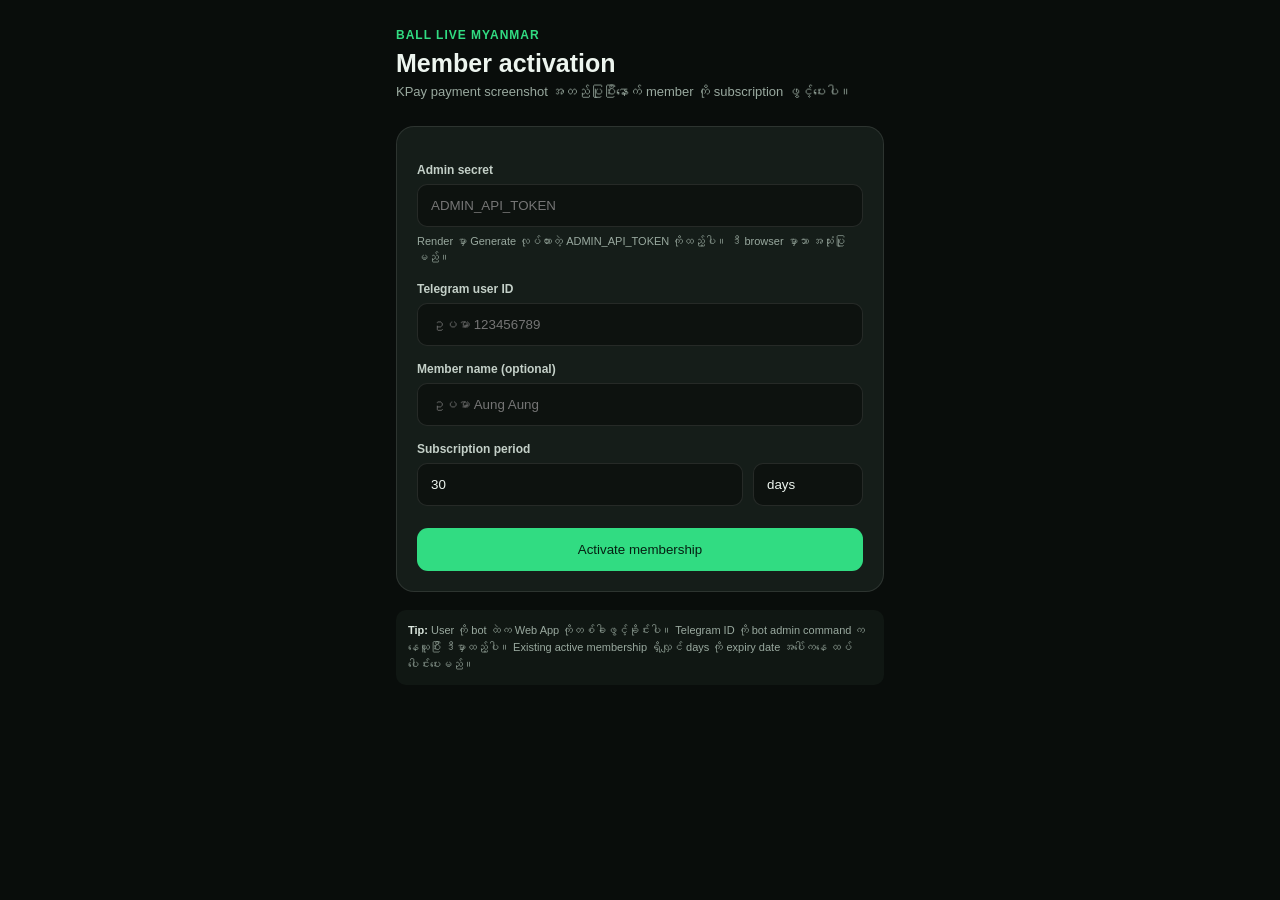
==== admin.html @ c861de54 "Add membership activation dashboard" ====
<!DOCTYPE html>
<html lang="my">
<head>
  <meta charset="UTF-8"><meta name="viewport" content="width=device-width,initial-scale=1">
  <title>BGM Admin</title>
  <style>
    :root{--green:#31dc82;--ink:#edf5ef;--muted:#99a99f;--panel:#151d19;--line:rgba(255,255,255,.1)}*{box-sizing:border-box}body{margin:0;min-height:100vh;background:#090d0b;color:var(--ink);font-family:"Segoe UI",Arial,sans-serif}.wrap{max-width:520px;margin:auto;padding:28px 16px}.brand{color:var(--green);font-size:12px;font-weight:900;letter-spacing:1px}.title{margin:7px 0 4px;font-size:25px}.sub{margin:0;color:var(--muted);font-size:13px;line-height:1.55}.card{margin-top:24px;padding:20px;border:1px solid var(--line);border-radius:18px;background:var(--panel)}label{display:block;margin:16px 0 7px;color:#c4d0c8;font-size:12px;font-weight:700}input{width:100%;padding:13px;border:1px solid var(--line);border-radius:10px;outline:none;background:#0d120f;color:var(--ink);font:14px inherit}input:focus{border-color:var(--green)}.hint{margin:7px 0 0;color:var(--muted);font-size:11px;line-height:1.45}.row{display:grid;grid-template-columns:1fr 110px;gap:10px}.btn{width:100%;margin-top:22px;padding:14px;border:0;border-radius:11px;background:var(--green);color:#052012;font:900 14px inherit;cursor:pointer}.btn:disabled{opacity:.65}.status{display:none;margin-top:15px;padding:12px;border-radius:10px;font-size:13px;line-height:1.45}.status.ok{display:block;background:rgba(49,220,130,.12);color:#b9f4d2}.status.bad{display:block;background:rgba(255,67,90,.12);color:#ffbdc8}.note{margin-top:18px;padding:12px;border-radius:10px;background:#101713;color:var(--muted);font-size:11px;line-height:1.55}.note b{color:#dbe7de}</style>
</head>
<body><main class="wrap"><div class="brand">BALL LIVE MYANMAR</div><h1 class="title">Member activation</h1><p class="sub">KPay payment screenshot အတည်ပြုပြီးနောက် member ကို subscription ဖွင့်ပေးပါ။</p><section class="card"><form id="activate-form"><label for="admin-token">Admin secret</label><input id="admin-token" type="password" autocomplete="current-password" required placeholder="ADMIN_API_TOKEN"><p class="hint">Render မှာ Generate လုပ်ထားတဲ့ ADMIN_API_TOKEN ကိုထည့်ပါ။ ဒီ browser မှာသာ အသုံးပြုမည်။</p><label for="telegram-id">Telegram user ID</label><input id="telegram-id" inputmode="numeric" required placeholder="ဥပမာ 123456789"><label for="display-name">Member name (optional)</label><input id="display-name" placeholder="ဥပမာ Aung Aung"><label>Subscription period</label><div class="row"><input id="days" type="number" min="1" max="366" value="30" required><input value="days" disabled></div><button class="btn" id="activate" type="submit">Activate membership</button></form><div class="status" id="status"></div></section><p class="note"><b>Tip:</b> User ကို bot ထဲက Web App ကိုတစ်ခါဖွင့်ခိုင်းပါ။ Telegram ID ကို bot admin command ကနေယူပြီး ဒီမှာထည့်ပါ။ Existing active membership ရှိလျှင် days ကို expiry date အပေါ်ကနေ ထပ်ပေါင်းပေးမည်။</p></main><script>const form=document.getElementById('activate-form'),status=document.getElementById('status'),button=document.getElementById('activate');function show(message,ok){status.className='status '+(ok?'ok':'bad');status.textContent=message}form.onsubmit=async event=>{event.preventDefault();button.disabled=true;button.textContent='Activating…';try{const response=await fetch('/api/admin/members/activate',{method:'POST',headers:{'Content-Type':'application/json','Authorization':'Bearer '+document.getElementById('admin-token').value},body:JSON.stringify({telegramUserId:document.getElementById('telegram-id').value.trim(),displayName:document.getElementById('display-name').value.trim(),days:Number(document.getElementById('days').value)})});const data=await response.json();if(!response.ok)throw Error(data.error||'Activation failed');show('Activated! Expiry: '+new Date(data.expiresAt).toLocaleString(),true);document.getElementById('telegram-id').value='';document.getElementById('display-name').value=''}catch(error){show(error.message||'Activation failed',false)}finally{button.disabled=false;button.textContent='Activate membership'}}</script></body></html>
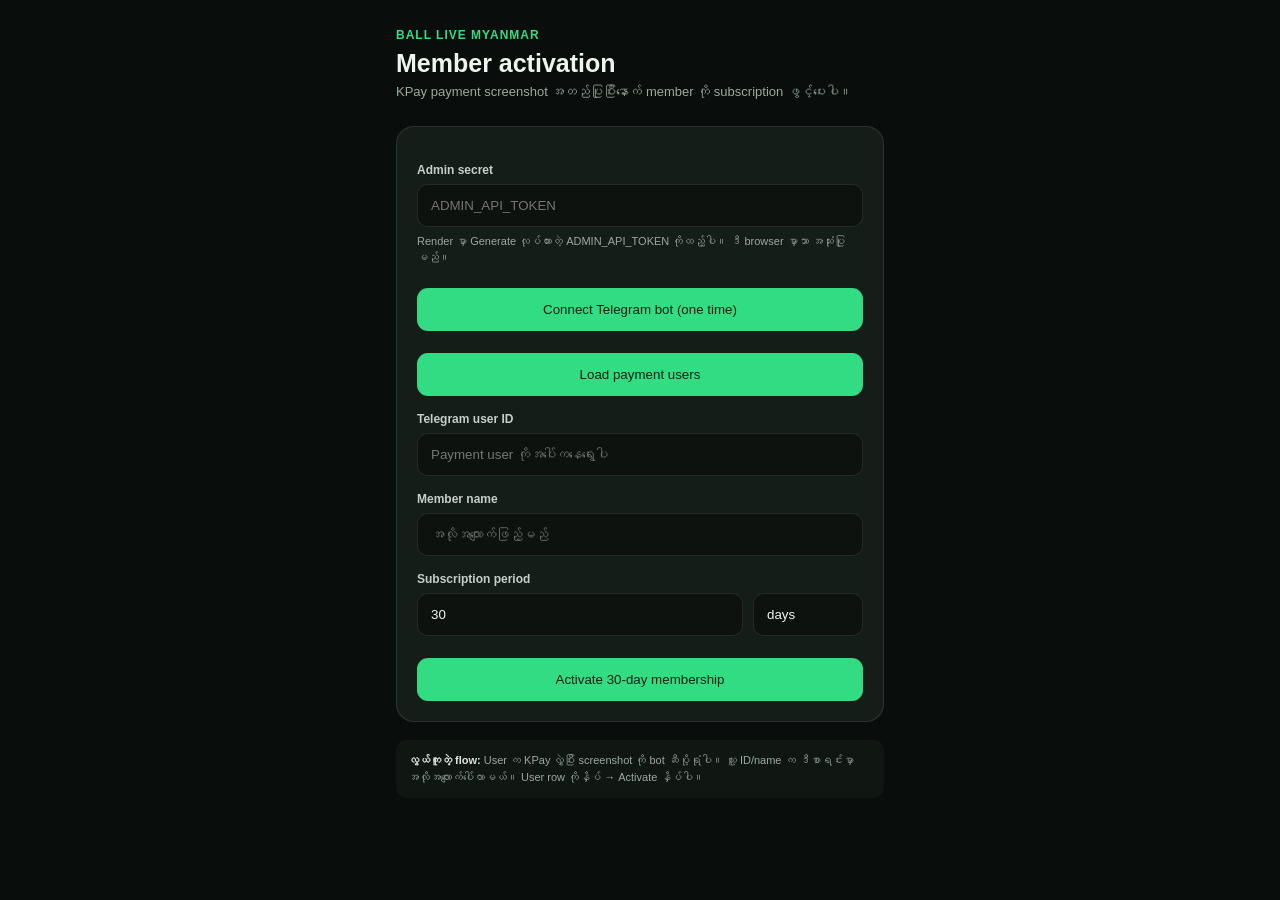
==== commit e994a170: "Capture payment users from Telegram bot" ====
--- a/admin.html
+++ b/admin.html
@@ -6,4 +6,4 @@
   <style>
     :root{--green:#31dc82;--ink:#edf5ef;--muted:#99a99f;--panel:#151d19;--line:rgba(255,255,255,.1)}*{box-sizing:border-box}body{margin:0;min-height:100vh;background:#090d0b;color:var(--ink);font-family:"Segoe UI",Arial,sans-serif}.wrap{max-width:520px;margin:auto;padding:28px 16px}.brand{color:var(--green);font-size:12px;font-weight:900;letter-spacing:1px}.title{margin:7px 0 4px;font-size:25px}.sub{margin:0;color:var(--muted);font-size:13px;line-height:1.55}.card{margin-top:24px;padding:20px;border:1px solid var(--line);border-radius:18px;background:var(--panel)}label{display:block;margin:16px 0 7px;color:#c4d0c8;font-size:12px;font-weight:700}input{width:100%;padding:13px;border:1px solid var(--line);border-radius:10px;outline:none;background:#0d120f;color:var(--ink);font:14px inherit}input:focus{border-color:var(--green)}.hint{margin:7px 0 0;color:var(--muted);font-size:11px;line-height:1.45}.row{display:grid;grid-template-columns:1fr 110px;gap:10px}.btn{width:100%;margin-top:22px;padding:14px;border:0;border-radius:11px;background:var(--green);color:#052012;font:900 14px inherit;cursor:pointer}.btn:disabled{opacity:.65}.status{display:none;margin-top:15px;padding:12px;border-radius:10px;font-size:13px;line-height:1.45}.status.ok{display:block;background:rgba(49,220,130,.12);color:#b9f4d2}.status.bad{display:block;background:rgba(255,67,90,.12);color:#ffbdc8}.note{margin-top:18px;padding:12px;border-radius:10px;background:#101713;color:var(--muted);font-size:11px;line-height:1.55}.note b{color:#dbe7de}</style>
 </head>
-<body><main class="wrap"><div class="brand">BALL LIVE MYANMAR</div><h1 class="title">Member activation</h1><p class="sub">KPay payment screenshot အတည်ပြုပြီးနောက် member ကို subscription ဖွင့်ပေးပါ။</p><section class="card"><form id="activate-form"><label for="admin-token">Admin secret</label><input id="admin-token" type="password" autocomplete="current-password" required placeholder="ADMIN_API_TOKEN"><p class="hint">Render မှာ Generate လုပ်ထားတဲ့ ADMIN_API_TOKEN ကိုထည့်ပါ။ ဒီ browser မှာသာ အသုံးပြုမည်။</p><label for="telegram-id">Telegram user ID</label><input id="telegram-id" inputmode="numeric" required placeholder="ဥပမာ 123456789"><label for="display-name">Member name (optional)</label><input id="display-name" placeholder="ဥပမာ Aung Aung"><label>Subscription period</label><div class="row"><input id="days" type="number" min="1" max="366" value="30" required><input value="days" disabled></div><button class="btn" id="activate" type="submit">Activate membership</button></form><div class="status" id="status"></div></section><p class="note"><b>Tip:</b> User ကို bot ထဲက Web App ကိုတစ်ခါဖွင့်ခိုင်းပါ။ Telegram ID ကို bot admin command ကနေယူပြီး ဒီမှာထည့်ပါ။ Existing active membership ရှိလျှင် days ကို expiry date အပေါ်ကနေ ထပ်ပေါင်းပေးမည်။</p></main><script>const form=document.getElementById('activate-form'),status=document.getElementById('status'),button=document.getElementById('activate');function show(message,ok){status.className='status '+(ok?'ok':'bad');status.textContent=message}form.onsubmit=async event=>{event.preventDefault();button.disabled=true;button.textContent='Activating…';try{const response=await fetch('/api/admin/members/activate',{method:'POST',headers:{'Content-Type':'application/json','Authorization':'Bearer '+document.getElementById('admin-token').value},body:JSON.stringify({telegramUserId:document.getElementById('telegram-id').value.trim(),displayName:document.getElementById('display-name').value.trim(),days:Number(document.getElementById('days').value)})});const data=await response.json();if(!response.ok)throw Error(data.error||'Activation failed');show('Activated! Expiry: '+new Date(data.expiresAt).toLocaleString(),true);document.getElementById('telegram-id').value='';document.getElementById('display-name').value=''}catch(error){show(error.message||'Activation failed',false)}finally{button.disabled=false;button.textContent='Activate membership'}}</script></body></html>
+<body><main class="wrap"><div class="brand">BALL LIVE MYANMAR</div><h1 class="title">Member activation</h1><p class="sub">KPay payment screenshot အတည်ပြုပြီးနောက် member ကို subscription ဖွင့်ပေးပါ။</p><section class="card"><form id="activate-form"><label for="admin-token">Admin secret</label><input id="admin-token" type="password" autocomplete="current-password" required placeholder="ADMIN_API_TOKEN"><p class="hint">Render မှာ Generate လုပ်ထားတဲ့ ADMIN_API_TOKEN ကိုထည့်ပါ။ ဒီ browser မှာသာ အသုံးပြုမည်။</p><button class="btn" id="connect-bot" type="button">Connect Telegram bot (one time)</button><button class="btn" id="load-users" type="button">Load payment users</button><div id="users" style="margin-top:12px"></div><label for="telegram-id">Telegram user ID</label><input id="telegram-id" inputmode="numeric" required placeholder="Payment user ကိုအပေါ်ကနေရွေးပါ"><label for="display-name">Member name</label><input id="display-name" placeholder="အလိုအလျောက်ဖြည့်မည်"><label>Subscription period</label><div class="row"><input id="days" type="number" min="1" max="366" value="30" required><input value="days" disabled></div><button class="btn" id="activate" type="submit">Activate 30-day membership</button></form><div class="status" id="status"></div></section><p class="note"><b>လွယ်ကူတဲ့ flow:</b> User က KPay လွှဲပြီး screenshot ကို bot ဆီပို့ရုံပါ။ သူ့ ID/name က ဒီစာရင်းမှာအလိုအလျောက်ပေါ်လာမယ်။ User row ကိုနှိပ် → Activate နှိပ်ပါ။</p></main><script>const form=document.getElementById('activate-form'),status=document.getElementById('status'),button=document.getElementById('activate'),token=document.getElementById('admin-token'),users=document.getElementById('users');function show(message,ok){status.className='status '+(ok?'ok':'bad');status.textContent=message}function headers(){return{'Content-Type':'application/json','Authorization':'Bearer '+token.value}}document.getElementById('connect-bot').onclick=async()=>{try{const response=await fetch('/api/admin/telegram/webhook',{method:'POST',headers:headers()});const data=await response.json();if(!response.ok)throw Error(data.error||'Connection failed');show('Bot connected. User က screenshot ပို့ရုံနဲ့ရပါပြီ။',true)}catch(error){show(error.message,false)}};document.getElementById('load-users').onclick=async()=>{try{const response=await fetch('/api/admin/payment-requests',{headers:headers()});const data=await response.json();if(!response.ok)throw Error(data.error||'Could not load users');users.innerHTML=data.length?data.map(user=>`<button type="button" class="btn pick" data-id="${user.telegram_user_id}" data-name="${user.display_name}" style="margin-top:8px;text-align:left">${user.display_name||'Telegram user'} · ${user.telegram_user_id}</button>`).join(''):'<p class="hint">Payment user မရှိသေးပါ။</p>';document.querySelectorAll('.pick').forEach(item=>item.onclick=()=>{document.getElementById('telegram-id').value=item.dataset.id;document.getElementById('display-name').value=item.dataset.name;show('User ရွေးပြီးပါပြီ။ Activate ကိုနှိပ်ပါ။',true)})}catch(error){show(error.message,false)}};form.onsubmit=async event=>{event.preventDefault();button.disabled=true;button.textContent='Activating…';try{const response=await fetch('/api/admin/members/activate',{method:'POST',headers:headers(),body:JSON.stringify({telegramUserId:document.getElementById('telegram-id').value.trim(),displayName:document.getElementById('display-name').value.trim(),days:Number(document.getElementById('days').value)})});const data=await response.json();if(!response.ok)throw Error(data.error||'Activation failed');show('Activated! Expiry: '+new Date(data.expiresAt).toLocaleString(),true);document.getElementById('telegram-id').value='';document.getElementById('display-name').value=''}catch(error){show(error.message||'Activation failed',false)}finally{button.disabled=false;button.textContent='Activate 30-day membership'}}</script></body></html>
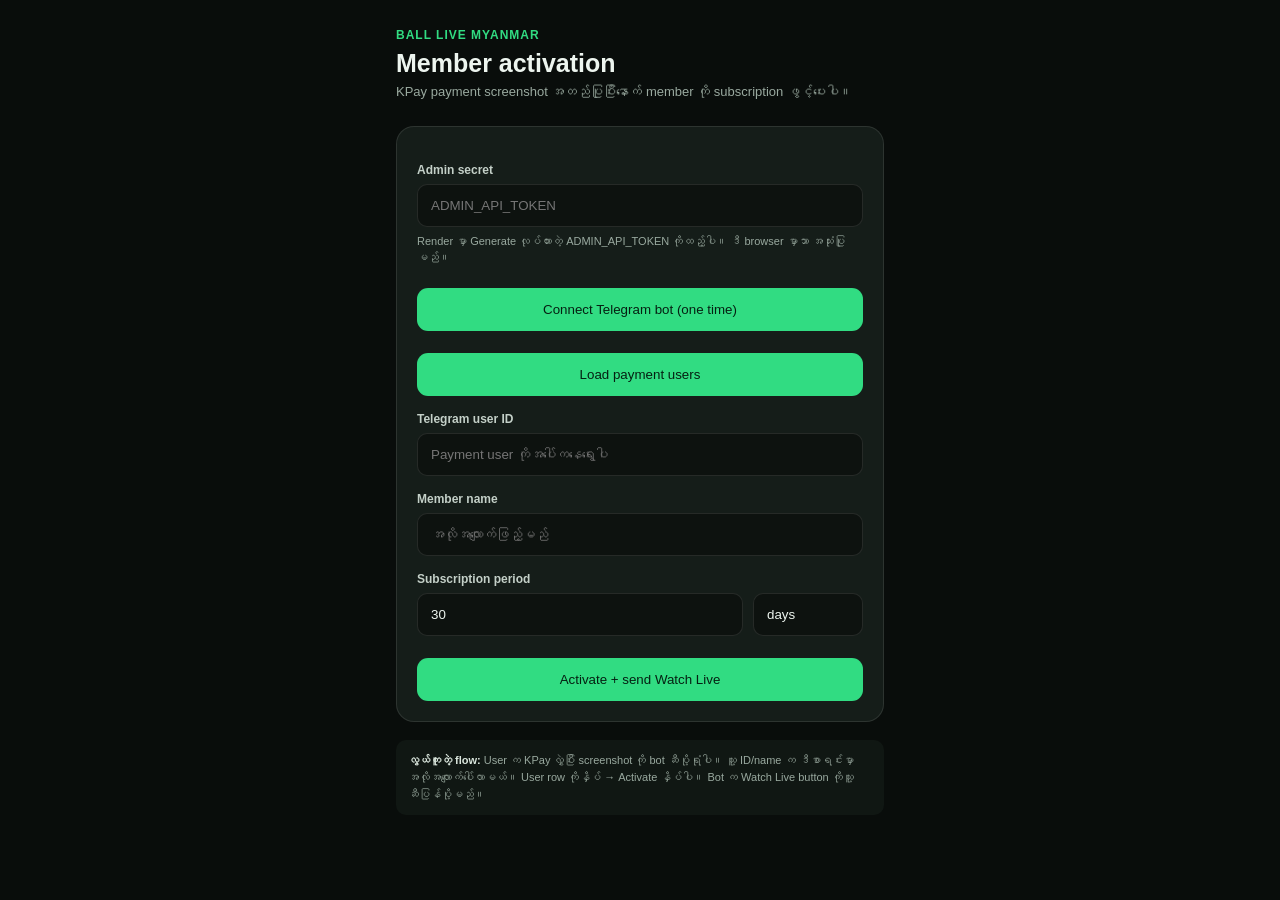
==== commit 38e16156: "Send watch button after member activation" ====
--- a/admin.html
+++ b/admin.html
@@ -6,4 +6,4 @@
   <style>
     :root{--green:#31dc82;--ink:#edf5ef;--muted:#99a99f;--panel:#151d19;--line:rgba(255,255,255,.1)}*{box-sizing:border-box}body{margin:0;min-height:100vh;background:#090d0b;color:var(--ink);font-family:"Segoe UI",Arial,sans-serif}.wrap{max-width:520px;margin:auto;padding:28px 16px}.brand{color:var(--green);font-size:12px;font-weight:900;letter-spacing:1px}.title{margin:7px 0 4px;font-size:25px}.sub{margin:0;color:var(--muted);font-size:13px;line-height:1.55}.card{margin-top:24px;padding:20px;border:1px solid var(--line);border-radius:18px;background:var(--panel)}label{display:block;margin:16px 0 7px;color:#c4d0c8;font-size:12px;font-weight:700}input{width:100%;padding:13px;border:1px solid var(--line);border-radius:10px;outline:none;background:#0d120f;color:var(--ink);font:14px inherit}input:focus{border-color:var(--green)}.hint{margin:7px 0 0;color:var(--muted);font-size:11px;line-height:1.45}.row{display:grid;grid-template-columns:1fr 110px;gap:10px}.btn{width:100%;margin-top:22px;padding:14px;border:0;border-radius:11px;background:var(--green);color:#052012;font:900 14px inherit;cursor:pointer}.btn:disabled{opacity:.65}.status{display:none;margin-top:15px;padding:12px;border-radius:10px;font-size:13px;line-height:1.45}.status.ok{display:block;background:rgba(49,220,130,.12);color:#b9f4d2}.status.bad{display:block;background:rgba(255,67,90,.12);color:#ffbdc8}.note{margin-top:18px;padding:12px;border-radius:10px;background:#101713;color:var(--muted);font-size:11px;line-height:1.55}.note b{color:#dbe7de}</style>
 </head>
-<body><main class="wrap"><div class="brand">BALL LIVE MYANMAR</div><h1 class="title">Member activation</h1><p class="sub">KPay payment screenshot အတည်ပြုပြီးနောက် member ကို subscription ဖွင့်ပေးပါ။</p><section class="card"><form id="activate-form"><label for="admin-token">Admin secret</label><input id="admin-token" type="password" autocomplete="current-password" required placeholder="ADMIN_API_TOKEN"><p class="hint">Render မှာ Generate လုပ်ထားတဲ့ ADMIN_API_TOKEN ကိုထည့်ပါ။ ဒီ browser မှာသာ အသုံးပြုမည်။</p><button class="btn" id="connect-bot" type="button">Connect Telegram bot (one time)</button><button class="btn" id="load-users" type="button">Load payment users</button><div id="users" style="margin-top:12px"></div><label for="telegram-id">Telegram user ID</label><input id="telegram-id" inputmode="numeric" required placeholder="Payment user ကိုအပေါ်ကနေရွေးပါ"><label for="display-name">Member name</label><input id="display-name" placeholder="အလိုအလျောက်ဖြည့်မည်"><label>Subscription period</label><div class="row"><input id="days" type="number" min="1" max="366" value="30" required><input value="days" disabled></div><button class="btn" id="activate" type="submit">Activate 30-day membership</button></form><div class="status" id="status"></div></section><p class="note"><b>လွယ်ကူတဲ့ flow:</b> User က KPay လွှဲပြီး screenshot ကို bot ဆီပို့ရုံပါ။ သူ့ ID/name က ဒီစာရင်းမှာအလိုအလျောက်ပေါ်လာမယ်။ User row ကိုနှိပ် → Activate နှိပ်ပါ။</p></main><script>const form=document.getElementById('activate-form'),status=document.getElementById('status'),button=document.getElementById('activate'),token=document.getElementById('admin-token'),users=document.getElementById('users');function show(message,ok){status.className='status '+(ok?'ok':'bad');status.textContent=message}function headers(){return{'Content-Type':'application/json','Authorization':'Bearer '+token.value}}document.getElementById('connect-bot').onclick=async()=>{try{const response=await fetch('/api/admin/telegram/webhook',{method:'POST',headers:headers()});const data=await response.json();if(!response.ok)throw Error(data.error||'Connection failed');show('Bot connected. User က screenshot ပို့ရုံနဲ့ရပါပြီ။',true)}catch(error){show(error.message,false)}};document.getElementById('load-users').onclick=async()=>{try{const response=await fetch('/api/admin/payment-requests',{headers:headers()});const data=await response.json();if(!response.ok)throw Error(data.error||'Could not load users');users.innerHTML=data.length?data.map(user=>`<button type="button" class="btn pick" data-id="${user.telegram_user_id}" data-name="${user.display_name}" style="margin-top:8px;text-align:left">${user.display_name||'Telegram user'} · ${user.telegram_user_id}</button>`).join(''):'<p class="hint">Payment user မရှိသေးပါ။</p>';document.querySelectorAll('.pick').forEach(item=>item.onclick=()=>{document.getElementById('telegram-id').value=item.dataset.id;document.getElementById('display-name').value=item.dataset.name;show('User ရွေးပြီးပါပြီ။ Activate ကိုနှိပ်ပါ။',true)})}catch(error){show(error.message,false)}};form.onsubmit=async event=>{event.preventDefault();button.disabled=true;button.textContent='Activating…';try{const response=await fetch('/api/admin/members/activate',{method:'POST',headers:headers(),body:JSON.stringify({telegramUserId:document.getElementById('telegram-id').value.trim(),displayName:document.getElementById('display-name').value.trim(),days:Number(document.getElementById('days').value)})});const data=await response.json();if(!response.ok)throw Error(data.error||'Activation failed');show('Activated! Expiry: '+new Date(data.expiresAt).toLocaleString(),true);document.getElementById('telegram-id').value='';document.getElementById('display-name').value=''}catch(error){show(error.message||'Activation failed',false)}finally{button.disabled=false;button.textContent='Activate 30-day membership'}}</script></body></html>
+<body><main class="wrap"><div class="brand">BALL LIVE MYANMAR</div><h1 class="title">Member activation</h1><p class="sub">KPay payment screenshot အတည်ပြုပြီးနောက် member ကို subscription ဖွင့်ပေးပါ။</p><section class="card"><form id="activate-form"><label for="admin-token">Admin secret</label><input id="admin-token" type="password" autocomplete="current-password" required placeholder="ADMIN_API_TOKEN"><p class="hint">Render မှာ Generate လုပ်ထားတဲ့ ADMIN_API_TOKEN ကိုထည့်ပါ။ ဒီ browser မှာသာ အသုံးပြုမည်။</p><button class="btn" id="connect-bot" type="button">Connect Telegram bot (one time)</button><button class="btn" id="load-users" type="button">Load payment users</button><div id="users" style="margin-top:12px"></div><label for="telegram-id">Telegram user ID</label><input id="telegram-id" inputmode="numeric" required placeholder="Payment user ကိုအပေါ်ကနေရွေးပါ"><label for="display-name">Member name</label><input id="display-name" placeholder="အလိုအလျောက်ဖြည့်မည်"><label>Subscription period</label><div class="row"><input id="days" type="number" min="1" max="366" value="30" required><input value="days" disabled></div><button class="btn" id="activate" type="submit">Activate + send Watch Live</button></form><div class="status" id="status"></div></section><p class="note"><b>လွယ်ကူတဲ့ flow:</b> User က KPay လွှဲပြီး screenshot ကို bot ဆီပို့ရုံပါ။ သူ့ ID/name က ဒီစာရင်းမှာအလိုအလျောက်ပေါ်လာမယ်။ User row ကိုနှိပ် → Activate နှိပ်ပါ။ Bot က Watch Live button ကိုသူ့ဆီပြန်ပို့မည်။</p></main><script>const form=document.getElementById('activate-form'),status=document.getElementById('status'),button=document.getElementById('activate'),token=document.getElementById('admin-token'),users=document.getElementById('users');function show(message,ok){status.className='status '+(ok?'ok':'bad');status.textContent=message}function headers(){return{'Content-Type':'application/json','Authorization':'Bearer '+token.value}}document.getElementById('connect-bot').onclick=async()=>{try{const response=await fetch('/api/admin/telegram/webhook',{method:'POST',headers:headers()});const data=await response.json();if(!response.ok)throw Error(data.error||'Connection failed');show('Bot connected. User က screenshot ပို့ရုံနဲ့ရပါပြီ။',true)}catch(error){show(error.message,false)}};document.getElementById('load-users').onclick=async()=>{try{const response=await fetch('/api/admin/payment-requests',{headers:headers()});const data=await response.json();if(!response.ok)throw Error(data.error||'Could not load users');users.innerHTML=data.length?data.map(user=>`<button type="button" class="btn pick" data-id="${user.telegram_user_id}" data-name="${user.display_name}" style="margin-top:8px;text-align:left">${user.display_name||'Telegram user'} · ${user.telegram_user_id}</button>`).join(''):'<p class="hint">Payment user မရှိသေးပါ။</p>';document.querySelectorAll('.pick').forEach(item=>item.onclick=()=>{document.getElementById('telegram-id').value=item.dataset.id;document.getElementById('display-name').value=item.dataset.name;show('User ရွေးပြီးပါပြီ။ Activate ကိုနှိပ်ပါ။',true)})}catch(error){show(error.message,false)}};form.onsubmit=async event=>{event.preventDefault();button.disabled=true;button.textContent='Activating…';try{const response=await fetch('/api/admin/members/activate',{method:'POST',headers:headers(),body:JSON.stringify({telegramUserId:document.getElementById('telegram-id').value.trim(),displayName:document.getElementById('display-name').value.trim(),days:Number(document.getElementById('days').value)})});const data=await response.json();if(!response.ok)throw Error(data.error||'Activation failed');show('Activated! '+data.delivery+'. Expiry: '+new Date(data.expiresAt).toLocaleString(),true);document.getElementById('telegram-id').value='';document.getElementById('display-name').value=''}catch(error){show(error.message||'Activation failed',false)}finally{button.disabled=false;button.textContent='Activate + send Watch Live'}}</script></body></html>
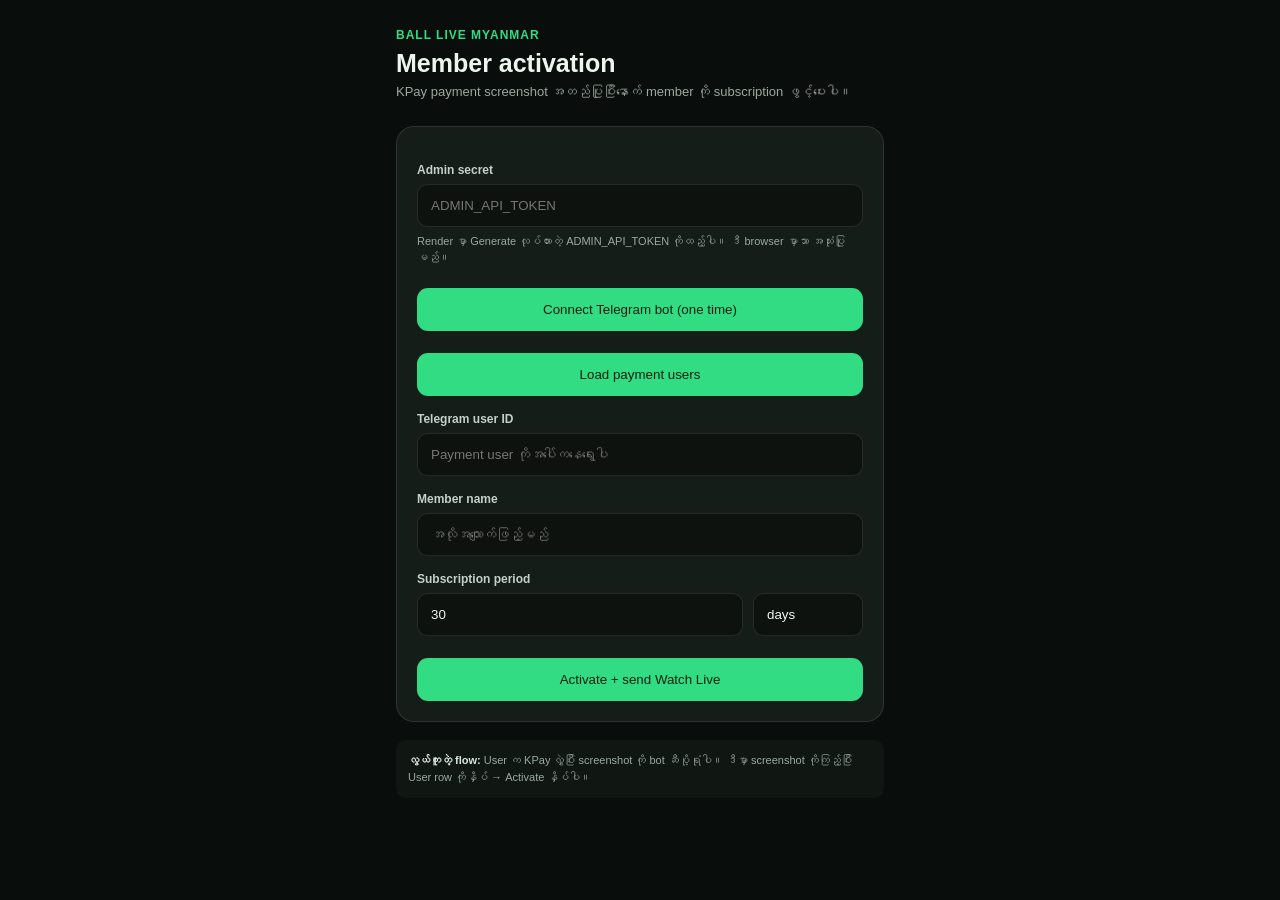
==== commit fd8db485: "Show Telegram payment messages in admin" ====
--- a/admin.html
+++ b/admin.html
@@ -6,4 +6,4 @@
   <style>
     :root{--green:#31dc82;--ink:#edf5ef;--muted:#99a99f;--panel:#151d19;--line:rgba(255,255,255,.1)}*{box-sizing:border-box}body{margin:0;min-height:100vh;background:#090d0b;color:var(--ink);font-family:"Segoe UI",Arial,sans-serif}.wrap{max-width:520px;margin:auto;padding:28px 16px}.brand{color:var(--green);font-size:12px;font-weight:900;letter-spacing:1px}.title{margin:7px 0 4px;font-size:25px}.sub{margin:0;color:var(--muted);font-size:13px;line-height:1.55}.card{margin-top:24px;padding:20px;border:1px solid var(--line);border-radius:18px;background:var(--panel)}label{display:block;margin:16px 0 7px;color:#c4d0c8;font-size:12px;font-weight:700}input{width:100%;padding:13px;border:1px solid var(--line);border-radius:10px;outline:none;background:#0d120f;color:var(--ink);font:14px inherit}input:focus{border-color:var(--green)}.hint{margin:7px 0 0;color:var(--muted);font-size:11px;line-height:1.45}.row{display:grid;grid-template-columns:1fr 110px;gap:10px}.btn{width:100%;margin-top:22px;padding:14px;border:0;border-radius:11px;background:var(--green);color:#052012;font:900 14px inherit;cursor:pointer}.btn:disabled{opacity:.65}.status{display:none;margin-top:15px;padding:12px;border-radius:10px;font-size:13px;line-height:1.45}.status.ok{display:block;background:rgba(49,220,130,.12);color:#b9f4d2}.status.bad{display:block;background:rgba(255,67,90,.12);color:#ffbdc8}.note{margin-top:18px;padding:12px;border-radius:10px;background:#101713;color:var(--muted);font-size:11px;line-height:1.55}.note b{color:#dbe7de}</style>
 </head>
-<body><main class="wrap"><div class="brand">BALL LIVE MYANMAR</div><h1 class="title">Member activation</h1><p class="sub">KPay payment screenshot အတည်ပြုပြီးနောက် member ကို subscription ဖွင့်ပေးပါ။</p><section class="card"><form id="activate-form"><label for="admin-token">Admin secret</label><input id="admin-token" type="password" autocomplete="current-password" required placeholder="ADMIN_API_TOKEN"><p class="hint">Render မှာ Generate လုပ်ထားတဲ့ ADMIN_API_TOKEN ကိုထည့်ပါ။ ဒီ browser မှာသာ အသုံးပြုမည်။</p><button class="btn" id="connect-bot" type="button">Connect Telegram bot (one time)</button><button class="btn" id="load-users" type="button">Load payment users</button><div id="users" style="margin-top:12px"></div><label for="telegram-id">Telegram user ID</label><input id="telegram-id" inputmode="numeric" required placeholder="Payment user ကိုအပေါ်ကနေရွေးပါ"><label for="display-name">Member name</label><input id="display-name" placeholder="အလိုအလျောက်ဖြည့်မည်"><label>Subscription period</label><div class="row"><input id="days" type="number" min="1" max="366" value="30" required><input value="days" disabled></div><button class="btn" id="activate" type="submit">Activate + send Watch Live</button></form><div class="status" id="status"></div></section><p class="note"><b>လွယ်ကူတဲ့ flow:</b> User က KPay လွှဲပြီး screenshot ကို bot ဆီပို့ရုံပါ။ သူ့ ID/name က ဒီစာရင်းမှာအလိုအလျောက်ပေါ်လာမယ်။ User row ကိုနှိပ် → Activate နှိပ်ပါ။ Bot က Watch Live button ကိုသူ့ဆီပြန်ပို့မည်။</p></main><script>const form=document.getElementById('activate-form'),status=document.getElementById('status'),button=document.getElementById('activate'),token=document.getElementById('admin-token'),users=document.getElementById('users');function show(message,ok){status.className='status '+(ok?'ok':'bad');status.textContent=message}function headers(){return{'Content-Type':'application/json','Authorization':'Bearer '+token.value}}document.getElementById('connect-bot').onclick=async()=>{try{const response=await fetch('/api/admin/telegram/webhook',{method:'POST',headers:headers()});const data=await response.json();if(!response.ok)throw Error(data.error||'Connection failed');show('Bot connected. User က screenshot ပို့ရုံနဲ့ရပါပြီ။',true)}catch(error){show(error.message,false)}};document.getElementById('load-users').onclick=async()=>{try{const response=await fetch('/api/admin/payment-requests',{headers:headers()});const data=await response.json();if(!response.ok)throw Error(data.error||'Could not load users');users.innerHTML=data.length?data.map(user=>`<button type="button" class="btn pick" data-id="${user.telegram_user_id}" data-name="${user.display_name}" style="margin-top:8px;text-align:left">${user.display_name||'Telegram user'} · ${user.telegram_user_id}</button>`).join(''):'<p class="hint">Payment user မရှိသေးပါ။</p>';document.querySelectorAll('.pick').forEach(item=>item.onclick=()=>{document.getElementById('telegram-id').value=item.dataset.id;document.getElementById('display-name').value=item.dataset.name;show('User ရွေးပြီးပါပြီ။ Activate ကိုနှိပ်ပါ။',true)})}catch(error){show(error.message,false)}};form.onsubmit=async event=>{event.preventDefault();button.disabled=true;button.textContent='Activating…';try{const response=await fetch('/api/admin/members/activate',{method:'POST',headers:headers(),body:JSON.stringify({telegramUserId:document.getElementById('telegram-id').value.trim(),displayName:document.getElementById('display-name').value.trim(),days:Number(document.getElementById('days').value)})});const data=await response.json();if(!response.ok)throw Error(data.error||'Activation failed');show('Activated! '+data.delivery+'. Expiry: '+new Date(data.expiresAt).toLocaleString(),true);document.getElementById('telegram-id').value='';document.getElementById('display-name').value=''}catch(error){show(error.message||'Activation failed',false)}finally{button.disabled=false;button.textContent='Activate + send Watch Live'}}</script></body></html>
+<body><main class="wrap"><div class="brand">BALL LIVE MYANMAR</div><h1 class="title">Member activation</h1><p class="sub">KPay payment screenshot အတည်ပြုပြီးနောက် member ကို subscription ဖွင့်ပေးပါ။</p><section class="card"><form id="activate-form"><label for="admin-token">Admin secret</label><input id="admin-token" type="password" autocomplete="current-password" required placeholder="ADMIN_API_TOKEN"><p class="hint">Render မှာ Generate လုပ်ထားတဲ့ ADMIN_API_TOKEN ကိုထည့်ပါ။ ဒီ browser မှာသာ အသုံးပြုမည်။</p><button class="btn" id="connect-bot" type="button">Connect Telegram bot (one time)</button><button class="btn" id="load-users" type="button">Load payment users</button><div id="users" style="margin-top:12px"></div><label for="telegram-id">Telegram user ID</label><input id="telegram-id" inputmode="numeric" required placeholder="Payment user ကိုအပေါ်ကနေရွေးပါ"><label for="display-name">Member name</label><input id="display-name" placeholder="အလိုအလျောက်ဖြည့်မည်"><label>Subscription period</label><div class="row"><input id="days" type="number" min="1" max="366" value="30" required><input value="days" disabled></div><button class="btn" id="activate" type="submit">Activate + send Watch Live</button></form><div class="status" id="status"></div></section><p class="note"><b>လွယ်ကူတဲ့ flow:</b> User က KPay လွှဲပြီး screenshot ကို bot ဆီပို့ရုံပါ။ ဒီမှာ screenshot ကိုကြည့်ပြီး User row ကိုနှိပ် → Activate နှိပ်ပါ။</p></main><script>const form=document.getElementById('activate-form'),status=document.getElementById('status'),button=document.getElementById('activate'),token=document.getElementById('admin-token'),users=document.getElementById('users');function show(message,ok){status.className='status '+(ok?'ok':'bad');status.textContent=message}function headers(){return{'Content-Type':'application/json','Authorization':'Bearer '+token.value}}function esc(v){const e=document.createElement('span');e.textContent=v||'';return e.innerHTML}document.getElementById('connect-bot').onclick=async()=>{try{const response=await fetch('/api/admin/telegram/webhook',{method:'POST',headers:headers()});const data=await response.json();if(!response.ok)throw Error(data.error||'Connection failed');show('Bot connected.',true)}catch(error){show(error.message,false)}};document.getElementById('load-users').onclick=async()=>{try{const response=await fetch('/api/admin/payment-requests',{headers:headers()});const data=await response.json();if(!response.ok)throw Error(data.error||'Could not load users');users.innerHTML=data.length?data.map((u,i)=>`<div style="margin-top:10px;padding:12px;border:1px solid #284236;border-radius:12px"><b>${esc(u.display_name||'Telegram user')}</b> · ${esc(u.telegram_user_id)}<br><small>${u.message_type==='photo'?'📷 KPay screenshot':u.message_type==='document'?'📎 File':'💬 '+esc(u.latest_message||'')}</small>${u.file_id?`<br><button type="button" class="btn view" data-i="${i}" style="margin-top:8px">Screenshot ကြည့်မည်</button>`:''}<button type="button" class="btn pick" data-i="${i}" style="margin-top:8px">ဒီ User ကို Activate</button></div>`).join(''):'<p class="hint">Payment user မရှိသေးပါ။</p>';document.querySelectorAll('.pick').forEach(b=>b.onclick=()=>{const u=data[b.dataset.i];document.getElementById('telegram-id').value=u.telegram_user_id;document.getElementById('display-name').value=u.display_name;show('User ရွေးပြီးပါပြီ။ Screenshot စစ်ပြီး Activate နှိပ်ပါ။',true)});document.querySelectorAll('.view').forEach(b=>b.onclick=()=>{const u=data[b.dataset.i];fetch('/api/admin/payment-requests/'+encodeURIComponent(u.telegram_user_id)+'/photo?fileId='+encodeURIComponent(u.file_id),{headers:headers()}).then(r=>{if(!r.ok)throw Error('Screenshot မဖွင့်နိုင်ပါ');return r.blob()}).then(blob=>window.open(URL.createObjectURL(blob),'_blank')).catch(e=>show(e.message,false))})}catch(error){show(error.message,false)}};form.onsubmit=async event=>{event.preventDefault();button.disabled=true;button.textContent='Activating…';try{const response=await fetch('/api/admin/members/activate',{method:'POST',headers:headers(),body:JSON.stringify({telegramUserId:document.getElementById('telegram-id').value.trim(),displayName:document.getElementById('display-name').value.trim(),days:Number(document.getElementById('days').value)})});const data=await response.json();if(!response.ok)throw Error(data.error||'Activation failed');show('Activated! '+data.delivery,true);document.getElementById('telegram-id').value='';document.getElementById('display-name').value=''}catch(error){show(error.message||'Activation failed',false)}finally{button.disabled=false;button.textContent='Activate + send Watch Live'}}</script></body></html>
